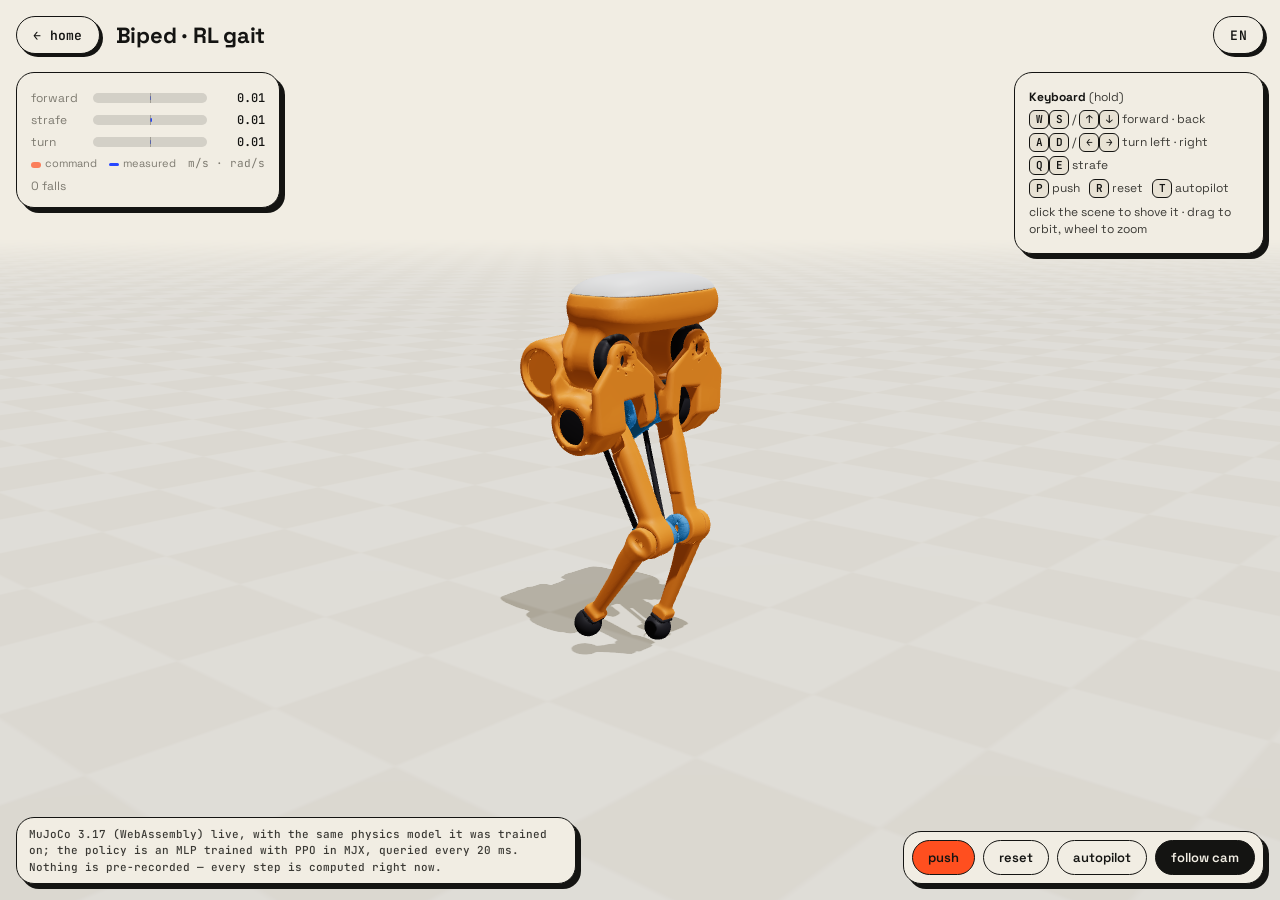
==== biped/index.html @ 13a8fb4c "Live biped: the trained RL gait policy runs in the browser (MuJoCo WASM) on autopilot, with a full-s" ====
<!doctype html>
<html lang="zh-CN">
<head>
<meta charset="utf-8">
<meta name="viewport" content="width=device-width, initial-scale=1, maximum-scale=1, user-scalable=no">
<title>Biped · RL gait</title>
<meta name="description" content="A bipedal robot walking with a reinforcement-learned policy, simulated live in your browser (MuJoCo WASM).">
<meta name="robots" content="noindex">
<link rel="icon" href="data:image/svg+xml,<svg xmlns='http://www.w3.org/2000/svg' viewBox='0 0 64 64'><circle cx='32' cy='32' r='28' fill='%23ff4f1f'/><path d='M26 18v16l-6 12M38 18v16l6 12' stroke='%23141412' stroke-width='6' fill='none' stroke-linecap='round'/></svg>">
<link rel="preload" href="../assets/fonts/jetbrains-mono.woff2" as="font" type="font/woff2" crossorigin>
<script>
  // language + mode before first paint: ?lang= → homepage choice (shared origin) → browser
  (() => {
    const q = new URLSearchParams(location.search), ok = ["zh", "en", "ja"];
    let l = q.get("lang");
    if (!ok.includes(l)) { try { l = localStorage.getItem("d66-lang"); } catch {} }
    if (!ok.includes(l)) l = /^ja/i.test(navigator.language) ? "ja" : /^zh/i.test(navigator.language) ? "zh" : "en";
    document.documentElement.lang = { zh: "zh-CN", en: "en", ja: "ja" }[l];
    document.documentElement.dataset.mode = q.has("embed") ? "embed" : "page";
    window.__lang = l;
  })();
</script>
<style>
  @font-face { font-family: "JetBrains Mono"; src: url(../assets/fonts/jetbrains-mono.woff2) format("woff2"); font-weight: 100 800; font-display: swap; }
  @font-face { font-family: "Space Grotesk"; src: url(../assets/fonts/space-grotesk.woff2) format("woff2"); font-weight: 300 700; font-display: swap; }
  :root {
    --paper: #f1ede3; --paper-2: #e8e2d4; --ink: #141412; --ink-2: #3b3a35; --muted: #7d7a70; --line: #14141222;
    --vermilion: #ff4f1f; --cobalt: #2747ff; --mint: #7dff9a;
    --bg: var(--paper); --fg: var(--ink); --panel: var(--paper); --edge: var(--ink); --dim: var(--muted);
    --mono: "JetBrains Mono", ui-monospace, Menlo, monospace;
    --sans: "Space Grotesk", "PingFang SC", "Hiragino Sans", "Microsoft YaHei", system-ui, sans-serif;
  }
  :root[data-mode="embed"] { --bg: var(--ink); --fg: #f1ede3; --panel: #141412d9; --edge: #f1ede333; --dim: #8d887b; --line: #f1ede322; }
  * { box-sizing: border-box; }
  html, body { margin: 0; height: 100%; overflow: hidden; background: var(--bg); color: var(--fg);
               font: 14px/1.4 var(--sans); -webkit-user-select: none; user-select: none; touch-action: none; -webkit-font-smoothing: antialiased; }
  #view { position: fixed; inset: 0; width: 100%; height: 100%; display: block; outline: none; }
  .panel { position: fixed; background: var(--panel); border: 1.5px solid var(--edge); border-radius: 18px; }
  [data-mode="page"] .panel { box-shadow: 5px 5px 0 var(--ink); }
  [data-mode="embed"] .panel { backdrop-filter: blur(6px); -webkit-backdrop-filter: blur(6px); border-radius: 14px; }
  .mono { font-family: var(--mono); }

  /* top bar (page) */
  #top { top: 16px; left: 16px; right: 16px; display: flex; align-items: center; gap: 10px; background: none; border: 0; box-shadow: none !important; pointer-events: none; }
  #top > * { pointer-events: auto; }
  .pill { display: inline-flex; align-items: center; gap: 8px; height: 38px; padding: 0 16px; border: 1.5px solid var(--ink); border-radius: 99px;
          background: var(--paper); color: var(--ink); font: 600 13px var(--mono); text-decoration: none; letter-spacing: .02em; box-shadow: 3px 3px 0 var(--ink); }
  .pill:hover { background: var(--ink); color: var(--paper); }
  .pill.hot { background: var(--vermilion); color: var(--ink); }
  #top h1 { margin: 0 0 0 6px; font: 700 clamp(16px, 2.2vw, 22px)/1 var(--sans); letter-spacing: -.01em; }
  #top .sp { flex: 1; }
  #langBtn { cursor: pointer; }

  #hud { top: 72px; left: 16px; padding: 12px 14px; min-width: 260px; }
  [data-mode="embed"] #hud { top: 10px; left: auto; right: 10px; min-width: 210px; padding: 8px 10px; }
  .row { display: grid; grid-template-columns: 54px 1fr 50px; align-items: center; gap: 8px; margin: 5px 0; }
  .row .k { color: var(--dim); font-size: 12px; }
  .row .v { text-align: right; font: 500 12px var(--mono); font-variant-numeric: tabular-nums; }
  .bar { position: relative; height: 10px; border-radius: 5px; background: var(--line); overflow: hidden; }
  .bar i { position: absolute; top: 0; bottom: 0; left: 50%; width: 0; border-radius: 5px; }
  .bar i.cmd { background: var(--vermilion); opacity: .55; }
  .bar i.meas { background: var(--cobalt); height: 4px; top: 3px; }
  [data-mode="embed"] .bar i.meas { background: var(--mint); }
  .bar::after { content: ""; position: absolute; left: 50%; top: 0; bottom: 0; width: 1px; background: var(--dim); opacity: .6; }
  .legend { display: flex; gap: 12px; color: var(--dim); font-size: 11px; margin-top: 6px; }
  .legend span::before { content: ""; display: inline-block; width: 10px; height: 6px; border-radius: 3px; margin-right: 4px; vertical-align: middle; background: var(--vermilion); opacity: .7; }
  .legend span.m::before { background: var(--cobalt); opacity: 1; height: 3px; }
  [data-mode="embed"] .legend span.m::before { background: var(--mint); }
  .legend em { font-style: normal; margin-left: auto; font-family: var(--mono); }
  #falls { color: var(--dim); font-size: 12px; margin-top: 6px; display: flex; justify-content: space-between; gap: 10px; }
  #mode { font: 700 10.5px var(--mono); letter-spacing: .08em; color: var(--vermilion); }
  #mode.you { color: var(--cobalt); }
  [data-mode="embed"] #mode.you { color: var(--mint); }

  #help { top: 72px; right: 16px; padding: 12px 14px; font-size: 12px; color: var(--ink-2); max-width: 250px; }
  #help b { color: var(--ink); font-weight: 700; }
  #help kbd { display: inline-block; min-width: 20px; padding: 0 5px; border: 1.5px solid var(--ink); border-radius: 6px;
              text-align: center; font: 600 11px/17px var(--mono); color: var(--ink); background: var(--paper-2); }
  #help div { margin: 4px 0; }

  #buttons { right: 16px; bottom: 16px; padding: 8px; display: flex; gap: 8px; flex-wrap: wrap; justify-content: flex-end; }
  button { border: 1.5px solid var(--ink); background: var(--paper); color: var(--ink); border-radius: 99px;
           padding: 8px 15px; font: 600 13px var(--sans); cursor: pointer; touch-action: manipulation; }
  button:hover { background: var(--paper-2); }
  button.primary { background: var(--ink); color: var(--paper); }
  button.hot { background: var(--vermilion); }
  [data-mode="embed"] #buttons { right: 10px; bottom: 10px; padding: 6px; gap: 6px; }
  [data-mode="embed"] button { border-color: #f1ede355; background: transparent; color: var(--paper); padding: 6px 12px; font: 600 11.5px var(--mono); }
  [data-mode="embed"] button:hover { background: #f1ede31a; }
  [data-mode="embed"] button.hot { background: var(--vermilion); color: var(--ink); border-color: var(--vermilion); }
  #full { display: none; }
  [data-mode="embed"] #full { display: inline-block; }
  [data-mode="embed"] #follow, [data-mode="embed"] #autoBtn, [data-mode="embed"] #help, [data-mode="embed"] #top, [data-mode="embed"] #foot { display: none; }

  #live { display: none; left: 10px; top: 10px; padding: 6px 10px; font: 600 10.5px/1.5 var(--mono); letter-spacing: .06em; color: var(--paper); max-width: calc(100% - 250px); }
  #live b { color: var(--vermilion); font-weight: 700; margin-right: 8px; }
  #live b::before { content: "●"; margin-right: 6px; animation: blink 1s steps(1) infinite; }
  #live small { display: block; color: var(--dim); font-size: 10px; letter-spacing: .02em; }
  [data-mode="embed"] #live { display: block; }
  #hint { display: none; left: 10px; bottom: 10px; padding: 6px 10px; font: 500 10.5px var(--mono); color: var(--dim); max-width: calc(100% - 260px); }
  [data-mode="embed"] #hint { display: block; }
  @keyframes blink { 50% { opacity: 0; } }

  #foot { left: 16px; bottom: 16px; padding: 8px 12px; font: 500 11px/1.5 var(--mono); color: var(--ink-2); max-width: min(560px, calc(100% - 340px)); }
  #foot a { color: var(--cobalt); }

  #stick { left: 16px; bottom: 16px; width: 150px; height: 150px; border-radius: 50%; display: none; }
  #stick .knob { position: absolute; left: 50%; top: 50%; width: 58px; height: 58px; margin: -29px 0 0 -29px;
                 border-radius: 50%; background: var(--vermilion); border: 1.5px solid var(--ink); }
  #stick .lbl { position: absolute; font-size: 11px; color: var(--muted); }
  #side { left: 180px; bottom: 16px; padding: 8px; display: none; gap: 8px; }
  #loading { position: fixed; inset: 0; display: flex; flex-direction: column; align-items: center; justify-content: center;
             gap: 14px; background: var(--bg); z-index: 10; transition: opacity .5s; }
  #loading .track { width: 240px; height: 8px; border-radius: 4px; border: 1.5px solid var(--fg); overflow: hidden; }
  #loading .track i { display: block; height: 100%; width: 0; background: var(--vermilion); transition: width .2s; }
  #loading .msg { color: var(--dim); font: 500 12px var(--mono); letter-spacing: .04em; }
  #loading.gone { opacity: 0; pointer-events: none; }
  #toast { position: fixed; left: 50%; top: 22%; transform: translateX(-50%) rotate(-2deg); padding: 8px 18px; border-radius: 99px;
           background: var(--vermilion); color: var(--ink); border: 1.5px solid var(--ink); opacity: 0; transition: opacity .25s;
           pointer-events: none; font: 700 14px var(--sans); }
  @media (hover: none), (max-width: 760px) {
    [data-mode="page"] #help, [data-mode="page"] #foot { display: none; }
    [data-mode="page"] #stick { display: block; }
    [data-mode="page"] #side { display: flex; }
    [data-mode="page"] #hud { min-width: 0; width: calc(100% - 32px); }
    #top h1 { display: none; }
  }
  @media (max-width: 760px) and (orientation: portrait) {
    #side { left: auto; right: 16px; bottom: 76px; }
  }
  @media (max-width: 560px) {
    [data-mode="embed"] #hud { display: none; }
    [data-mode="embed"] #live { max-width: calc(100% - 20px); }
    [data-mode="embed"] #hint { display: none; }
  }
</style>
<script type="importmap">{ "imports": { "three": "../assets/vendor/three.module.min.js", "three/addons/": "../assets/vendor/jsm/" } }</script>
</head>
<body>
<canvas id="view" tabindex="0"></canvas>

<div id="loading"><div class="msg" id="loadmsg" data-t="loading">loading…</div><div class="track"><i id="loadbar"></i></div></div>

<div id="top" class="panel">
  <a class="pill" id="home" href="../" data-t="back">← dreaming66</a>
  <h1 data-t="title">Biped · RL gait</h1>
  <span class="sp"></span>
  <button class="pill" id="langBtn">ZH</button>
</div>

<div id="hud" class="panel">
  <div class="row"><span class="k" data-t="fwd">forward</span><div class="bar"><i class="cmd" id="b0c"></i><i class="meas" id="b0m"></i></div><span class="v" id="v0">0.00</span></div>
  <div class="row"><span class="k" data-t="side">strafe</span><div class="bar"><i class="cmd" id="b1c"></i><i class="meas" id="b1m"></i></div><span class="v" id="v1">0.00</span></div>
  <div class="row"><span class="k" data-t="turn">turn</span><div class="bar"><i class="cmd" id="b2c"></i><i class="meas" id="b2m"></i></div><span class="v" id="v2">0.00</span></div>
  <div class="legend"><span data-t="cmd">command</span><span class="m" data-t="meas">measured</span><em>m/s · rad/s</em></div>
  <div id="falls"><span id="fallN"></span><span id="mode"></span></div>
</div>

<div id="help" class="panel">
  <div data-t-html="h0"></div>
  <div><kbd>W</kbd><kbd>S</kbd> / <kbd>↑</kbd><kbd>↓</kbd> <span data-t="h1"></span></div>
  <div><kbd>A</kbd><kbd>D</kbd> / <kbd>←</kbd><kbd>→</kbd> <span data-t="h2"></span></div>
  <div><kbd>Q</kbd><kbd>E</kbd> <span data-t="h3"></span></div>
  <div><kbd>P</kbd> <span data-t="h4"></span> &nbsp; <kbd>R</kbd> <span data-t="h5"></span> &nbsp; <kbd>T</kbd> <span data-t="h6"></span></div>
  <div style="margin-top:6px" data-t="h7"></div>
</div>

<div id="live" class="panel"><b>LIVE</b>MuJoCo 3.17 WASM · 50 Hz<small data-t="liveSub"></small></div>
<div id="hint" class="panel" data-t="hint"></div>
<div id="foot" class="panel" data-t-html="foot"></div>

<div id="stick" class="panel"><div class="knob" id="knob"></div>
  <span class="lbl" style="top:8px;left:50%;transform:translateX(-50%)" data-t="s0"></span>
  <span class="lbl" style="bottom:8px;left:50%;transform:translateX(-50%)" data-t="s1"></span>
  <span class="lbl" style="left:10px;top:50%;transform:translateY(-50%)" data-t="s2"></span>
  <span class="lbl" style="right:10px;top:50%;transform:translateY(-50%)" data-t="s3"></span>
</div>
<div id="side" class="panel"><button id="sl" data-t="sl"></button><button id="sr" data-t="sr"></button></div>

<div id="buttons" class="panel">
  <button id="push" class="hot" data-t="push">push</button>
  <button id="reset" data-t="reset">reset</button>
  <button id="autoBtn" data-t="auto">autopilot</button>
  <button id="follow" class="primary" data-t="follow">follow</button>
  <button id="full" data-t="full">full screen ↗</button>
</div>
<div id="toast"></div>

<script type="module" src="app.js"></script>
</body>
</html>
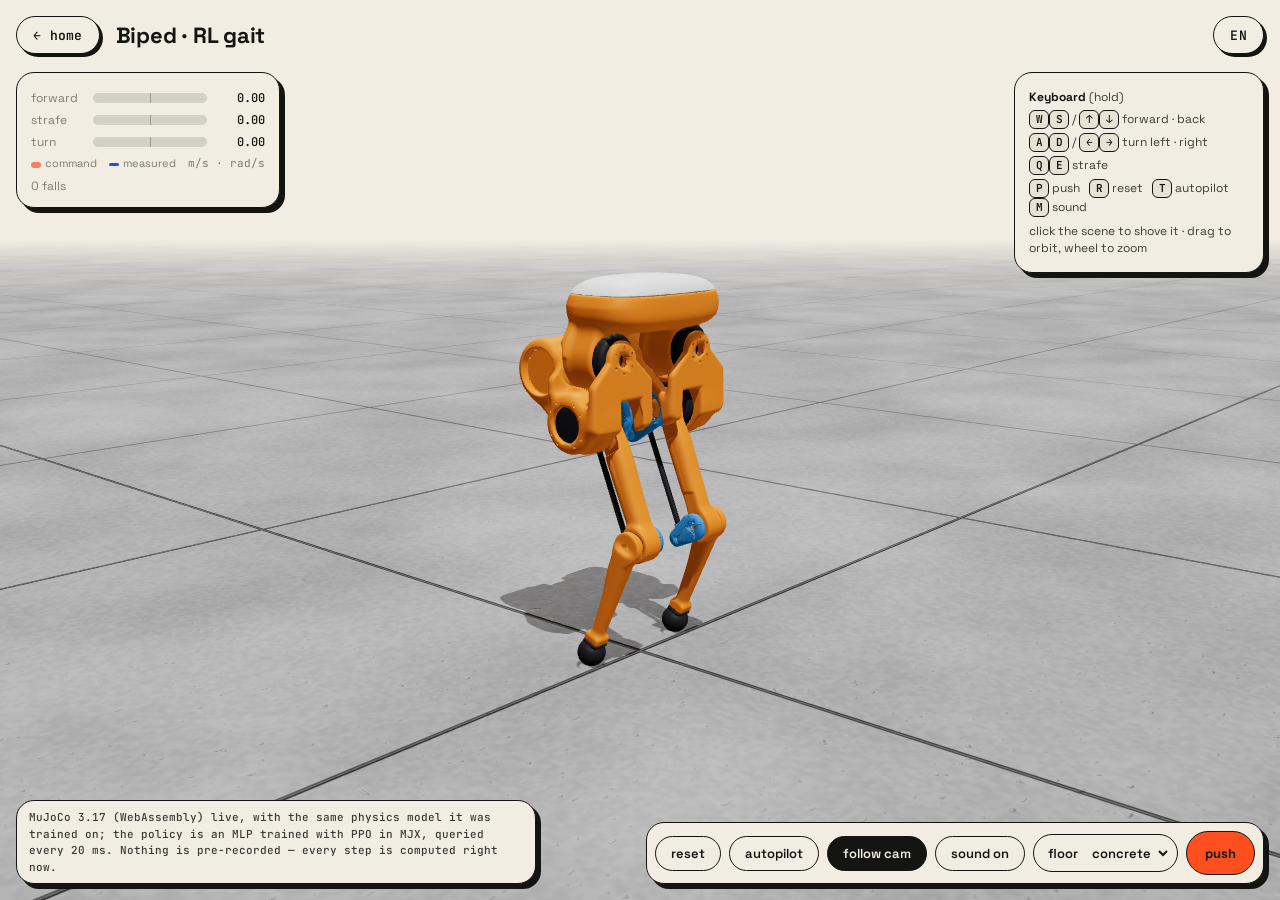
==== commit 3e8a44b7: "Dark mode, friend link, biped sounds + floors and a phone layout that folds into a menu; remove the " ====
--- a/biped/index.html
+++ b/biped/index.html
@@ -2,10 +2,13 @@
 <html lang="zh-CN">
 <head>
 <meta charset="utf-8">
-<meta name="viewport" content="width=device-width, initial-scale=1, maximum-scale=1, user-scalable=no">
+<meta name="viewport" content="width=device-width, initial-scale=1, maximum-scale=1, user-scalable=no, viewport-fit=cover">
 <title>Biped · RL gait</title>
 <meta name="description" content="A bipedal robot walking with a reinforcement-learned policy, simulated live in your browser (MuJoCo WASM).">
 <meta name="robots" content="noindex">
+<meta name="color-scheme" content="light dark">
+<meta name="theme-color" content="#f1ede3" media="(prefers-color-scheme: light)">
+<meta name="theme-color" content="#11110f" media="(prefers-color-scheme: dark)">
 <link rel="icon" href="data:image/svg+xml,<svg xmlns='http://www.w3.org/2000/svg' viewBox='0 0 64 64'><circle cx='32' cy='32' r='28' fill='%23ff4f1f'/><path d='M26 18v16l-6 12M38 18v16l6 12' stroke='%23141412' stroke-width='6' fill='none' stroke-linecap='round'/></svg>">
 <link rel="preload" href="../assets/fonts/jetbrains-mono.woff2" as="font" type="font/woff2" crossorigin>
 <script>
@@ -24,29 +27,31 @@
   @font-face { font-family: "JetBrains Mono"; src: url(../assets/fonts/jetbrains-mono.woff2) format("woff2"); font-weight: 100 800; font-display: swap; }
   @font-face { font-family: "Space Grotesk"; src: url(../assets/fonts/space-grotesk.woff2) format("woff2"); font-weight: 300 700; font-display: swap; }
   :root {
-    --paper: #f1ede3; --paper-2: #e8e2d4; --ink: #141412; --ink-2: #3b3a35; --muted: #7d7a70; --line: #14141222;
+    color-scheme: light;
+    --paper: #f1ede3; --paper-2: #e8e2d4; --ink: #141412; --ink-2: #3b3a35; --muted: #7d7a70; --line: #14141222; --hard: #141412;
     --vermilion: #ff4f1f; --cobalt: #2747ff; --mint: #7dff9a;
     --bg: var(--paper); --fg: var(--ink); --panel: var(--paper); --edge: var(--ink); --dim: var(--muted);
     --mono: "JetBrains Mono", ui-monospace, Menlo, monospace;
     --sans: "Space Grotesk", "PingFang SC", "Hiragino Sans", "Microsoft YaHei", system-ui, sans-serif;
   }
-  :root[data-mode="embed"] { --bg: var(--ink); --fg: #f1ede3; --panel: #141412d9; --edge: #f1ede333; --dim: #8d887b; --line: #f1ede322; }
+  @media (prefers-color-scheme: dark) {
+    :root { color-scheme: dark; --paper: #11110f; --paper-2: #1c1b18; --ink: #ece6da; --ink-2: #bcb7aa; --muted: #8a867b; --line: #ece6da24; --hard: #3a3832; --cobalt: #7b8fff; }
+  }
+  :root[data-mode="embed"] { --bg: #141412; --fg: #f1ede3; --panel: #141412d9; --edge: #f1ede333; --dim: #8d887b; --line: #f1ede322; }
   * { box-sizing: border-box; }
   html, body { margin: 0; height: 100%; overflow: hidden; background: var(--bg); color: var(--fg);
                font: 14px/1.4 var(--sans); -webkit-user-select: none; user-select: none; touch-action: none; -webkit-font-smoothing: antialiased; }
   #view { position: fixed; inset: 0; width: 100%; height: 100%; display: block; outline: none; }
   .panel { position: fixed; background: var(--panel); border: 1.5px solid var(--edge); border-radius: 18px; }
-  [data-mode="page"] .panel { box-shadow: 5px 5px 0 var(--ink); }
+  [data-mode="page"] .panel { box-shadow: 5px 5px 0 var(--hard); }
   [data-mode="embed"] .panel { backdrop-filter: blur(6px); -webkit-backdrop-filter: blur(6px); border-radius: 14px; }
-  .mono { font-family: var(--mono); }
 
   /* top bar (page) */
   #top { top: 16px; left: 16px; right: 16px; display: flex; align-items: center; gap: 10px; background: none; border: 0; box-shadow: none !important; pointer-events: none; }
   #top > * { pointer-events: auto; }
   .pill { display: inline-flex; align-items: center; gap: 8px; height: 38px; padding: 0 16px; border: 1.5px solid var(--ink); border-radius: 99px;
-          background: var(--paper); color: var(--ink); font: 600 13px var(--mono); text-decoration: none; letter-spacing: .02em; box-shadow: 3px 3px 0 var(--ink); }
+          background: var(--paper); color: var(--ink); font: 600 13px var(--mono); text-decoration: none; letter-spacing: .02em; box-shadow: 3px 3px 0 var(--hard); }
   .pill:hover { background: var(--ink); color: var(--paper); }
-  .pill.hot { background: var(--vermilion); color: var(--ink); }
   #top h1 { margin: 0 0 0 6px; font: 700 clamp(16px, 2.2vw, 22px)/1 var(--sans); letter-spacing: -.01em; }
   #top .sp { flex: 1; }
   #langBtn { cursor: pointer; }
@@ -78,21 +83,39 @@
               text-align: center; font: 600 11px/17px var(--mono); color: var(--ink); background: var(--paper-2); }
   #help div { margin: 4px 0; }
 
-  #buttons { right: 16px; bottom: 16px; padding: 8px; display: flex; gap: 8px; flex-wrap: wrap; justify-content: flex-end; }
-  button { border: 1.5px solid var(--ink); background: var(--paper); color: var(--ink); border-radius: 99px;
-           padding: 8px 15px; font: 600 13px var(--sans); cursor: pointer; touch-action: manipulation; }
+  /* bottom-right dock: [more…] [push] ; on touch screens the strafe pad sits above it and "more" folds into a popover */
+  #dock { position: fixed; right: max(16px, env(safe-area-inset-right)); bottom: max(16px, env(safe-area-inset-bottom)); display: flex; flex-direction: column; align-items: flex-end; gap: 10px; z-index: 3; }
+  #dock .panel { position: relative; }
+  #buttons { padding: 8px; display: flex; gap: 8px; align-items: center; }
+  #more { display: flex; gap: 8px; align-items: center; flex-wrap: wrap; justify-content: flex-end; }
+  button, .sel { border: 1.5px solid var(--ink); background: var(--paper); color: var(--ink); border-radius: 99px;
+           padding: 8px 15px; font: 600 13px var(--sans); cursor: pointer; touch-action: manipulation; white-space: nowrap; }
   button:hover { background: var(--paper-2); }
   button.primary { background: var(--ink); color: var(--paper); }
-  button.hot { background: var(--vermilion); }
-  [data-mode="embed"] #buttons { right: 10px; bottom: 10px; padding: 6px; gap: 6px; }
-  [data-mode="embed"] button { border-color: #f1ede355; background: transparent; color: var(--paper); padding: 6px 12px; font: 600 11.5px var(--mono); }
+  button.hot { background: var(--vermilion); color: #141412; border-color: #141412; }
+  button.off { opacity: .55; }
+  .sel { display: inline-flex; align-items: center; gap: 6px; padding: 0 6px 0 14px; height: 38px; }
+  .sel select { font: 600 13px var(--sans); color: inherit; background: transparent; border: 0; outline: 0; padding: 6px 4px; cursor: pointer; }
+  .sel select option { color: #141412; background: #f1ede3; }
+  #moreBtn { display: none; width: 44px; height: 44px; padding: 0; font: 800 18px/1 var(--mono); }
+  #push { height: 44px; padding: 0 18px; font-weight: 700; }
+  #full { display: none; }
+  [data-mode="embed"] #dock { right: 10px; bottom: 10px; }
+  [data-mode="embed"] #buttons { padding: 6px; gap: 6px; }
+  [data-mode="embed"] #more { gap: 6px; }
+  [data-mode="embed"] button { border-color: #f1ede355; background: transparent; color: #f1ede3; padding: 6px 12px; font: 600 11.5px var(--mono); }
   [data-mode="embed"] button:hover { background: #f1ede31a; }
-  [data-mode="embed"] button.hot { background: var(--vermilion); color: var(--ink); border-color: var(--vermilion); }
-  #full { display: none; }
+  [data-mode="embed"] button.hot { background: var(--vermilion); color: #141412; border-color: var(--vermilion); }
+  [data-mode="embed"] #push { height: auto; padding: 6px 12px; }
   [data-mode="embed"] #full { display: inline-block; }
-  [data-mode="embed"] #follow, [data-mode="embed"] #autoBtn, [data-mode="embed"] #help, [data-mode="embed"] #top, [data-mode="embed"] #foot { display: none; }
-
-  #live { display: none; left: 10px; top: 10px; padding: 6px 10px; font: 600 10.5px/1.5 var(--mono); letter-spacing: .06em; color: var(--paper); max-width: calc(100% - 250px); }
+  [data-mode="embed"] #follow, [data-mode="embed"] #autoBtn, [data-mode="embed"] #sound, [data-mode="embed"] .sel,
+  [data-mode="embed"] #help, [data-mode="embed"] #top, [data-mode="embed"] #foot, [data-mode="embed"] #side { display: none !important; }
+
+  #side { display: none; align-items: center; gap: 8px; padding: 6px; }
+  #side span { font: 600 11px var(--mono); color: var(--dim); padding: 0 2px; }
+  #side button { width: 48px; height: 44px; padding: 0; font-size: 16px; }
+
+  #live { display: none; left: 10px; top: 10px; padding: 6px 10px; font: 600 10.5px/1.5 var(--mono); letter-spacing: .06em; color: #f1ede3; max-width: calc(100% - 250px); }
   #live b { color: var(--vermilion); font-weight: 700; margin-right: 8px; }
   #live b::before { content: "●"; margin-right: 6px; animation: blink 1s steps(1) infinite; }
   #live small { display: block; color: var(--dim); font-size: 10px; letter-spacing: .02em; }
@@ -101,14 +124,13 @@
   [data-mode="embed"] #hint { display: block; }
   @keyframes blink { 50% { opacity: 0; } }
 
-  #foot { left: 16px; bottom: 16px; padding: 8px 12px; font: 500 11px/1.5 var(--mono); color: var(--ink-2); max-width: min(560px, calc(100% - 340px)); }
-  #foot a { color: var(--cobalt); }
-
-  #stick { left: 16px; bottom: 16px; width: 150px; height: 150px; border-radius: 50%; display: none; }
+  #foot { left: 16px; bottom: 16px; padding: 8px 12px; font: 500 11px/1.5 var(--mono); color: var(--ink-2); max-width: min(520px, calc(100% - 640px)); }
+  @media (max-width: 1180px) { [data-mode="page"] #foot { display: none; } }
+
+  #stick { left: max(16px, env(safe-area-inset-left)); bottom: max(16px, env(safe-area-inset-bottom)); width: 150px; height: 150px; border-radius: 50%; display: none; }
   #stick .knob { position: absolute; left: 50%; top: 50%; width: 58px; height: 58px; margin: -29px 0 0 -29px;
-                 border-radius: 50%; background: var(--vermilion); border: 1.5px solid var(--ink); }
+                 border-radius: 50%; background: var(--vermilion); border: 1.5px solid #141412; }
   #stick .lbl { position: absolute; font-size: 11px; color: var(--muted); }
-  #side { left: 180px; bottom: 16px; padding: 8px; display: none; gap: 8px; }
   #loading { position: fixed; inset: 0; display: flex; flex-direction: column; align-items: center; justify-content: center;
              gap: 14px; background: var(--bg); z-index: 10; transition: opacity .5s; }
   #loading .track { width: 240px; height: 8px; border-radius: 4px; border: 1.5px solid var(--fg); overflow: hidden; }
@@ -116,18 +138,25 @@
   #loading .msg { color: var(--dim); font: 500 12px var(--mono); letter-spacing: .04em; }
   #loading.gone { opacity: 0; pointer-events: none; }
   #toast { position: fixed; left: 50%; top: 22%; transform: translateX(-50%) rotate(-2deg); padding: 8px 18px; border-radius: 99px;
-           background: var(--vermilion); color: var(--ink); border: 1.5px solid var(--ink); opacity: 0; transition: opacity .25s;
-           pointer-events: none; font: 700 14px var(--sans); }
+           background: var(--vermilion); color: #141412; border: 1.5px solid #141412; opacity: 0; transition: opacity .25s;
+           pointer-events: none; font: 700 14px var(--sans); z-index: 5; }
+
+  /* phones / touch: joystick bottom-left, strafe pad + [⋯][push] bottom-right, everything else folded */
   @media (hover: none), (max-width: 760px) {
-    [data-mode="page"] #help, [data-mode="page"] #foot { display: none; }
+    [data-mode="page"] #help { display: none; }
     [data-mode="page"] #stick { display: block; }
     [data-mode="page"] #side { display: flex; }
     [data-mode="page"] #hud { min-width: 0; width: calc(100% - 32px); }
+    [data-mode="page"] #moreBtn { display: inline-block; }
+    [data-mode="page"] #more { display: none; position: absolute; right: 0; bottom: calc(100% + 10px); flex-direction: column; align-items: stretch;
+                               flex-wrap: nowrap; padding: 8px; min-width: 190px; background: var(--paper); border: 1.5px solid var(--ink);
+                               border-radius: 18px; box-shadow: 5px 5px 0 var(--hard); }
+    [data-mode="page"] #buttons.open #more { display: flex; }
+    [data-mode="page"] #buttons.open #moreBtn { background: var(--ink); color: var(--paper); }
+    [data-mode="page"] #more > * { justify-content: space-between; text-align: left; }
     #top h1 { display: none; }
   }
-  @media (max-width: 760px) and (orientation: portrait) {
-    #side { left: auto; right: 16px; bottom: 76px; }
-  }
+  @media (max-width: 370px) { #stick { width: 128px; height: 128px; } #side button { width: 42px; } }
   @media (max-width: 560px) {
     [data-mode="embed"] #hud { display: none; }
     [data-mode="embed"] #live { max-width: calc(100% - 20px); }
@@ -161,7 +190,7 @@
   <div><kbd>W</kbd><kbd>S</kbd> / <kbd>↑</kbd><kbd>↓</kbd> <span data-t="h1"></span></div>
   <div><kbd>A</kbd><kbd>D</kbd> / <kbd>←</kbd><kbd>→</kbd> <span data-t="h2"></span></div>
   <div><kbd>Q</kbd><kbd>E</kbd> <span data-t="h3"></span></div>
-  <div><kbd>P</kbd> <span data-t="h4"></span> &nbsp; <kbd>R</kbd> <span data-t="h5"></span> &nbsp; <kbd>T</kbd> <span data-t="h6"></span></div>
+  <div><kbd>P</kbd> <span data-t="h4"></span> &nbsp; <kbd>R</kbd> <span data-t="h5"></span> &nbsp; <kbd>T</kbd> <span data-t="h6"></span> &nbsp; <kbd>M</kbd> <span data-t="h8"></span></div>
   <div style="margin-top:6px" data-t="h7"></div>
 </div>
 
@@ -175,14 +204,21 @@
   <span class="lbl" style="left:10px;top:50%;transform:translateY(-50%)" data-t="s2"></span>
   <span class="lbl" style="right:10px;top:50%;transform:translateY(-50%)" data-t="s3"></span>
 </div>
-<div id="side" class="panel"><button id="sl" data-t="sl"></button><button id="sr" data-t="sr"></button></div>
-
-<div id="buttons" class="panel">
-  <button id="push" class="hot" data-t="push">push</button>
-  <button id="reset" data-t="reset">reset</button>
-  <button id="autoBtn" data-t="auto">autopilot</button>
-  <button id="follow" class="primary" data-t="follow">follow</button>
-  <button id="full" data-t="full">full screen ↗</button>
+
+<div id="dock">
+  <div id="side" class="panel"><button id="sl" aria-label="strafe left">◀</button><span data-t="side">strafe</span><button id="sr" aria-label="strafe right">▶</button></div>
+  <div id="buttons" class="panel">
+    <div id="more">
+      <button id="reset" data-t="reset">reset</button>
+      <button id="autoBtn" data-t="auto">autopilot</button>
+      <button id="follow" class="primary" data-t="follow">follow</button>
+      <button id="sound">sound</button>
+      <label class="sel"><span data-t="ground">ground</span><select id="ground"></select></label>
+      <button id="full" data-t="full">full screen ↗</button>
+    </div>
+    <button id="moreBtn" aria-expanded="false" aria-controls="more" data-t-attr="aria-label:moreLbl">⋯</button>
+    <button id="push" class="hot" data-t="push">push</button>
+  </div>
 </div>
 <div id="toast"></div>
 
